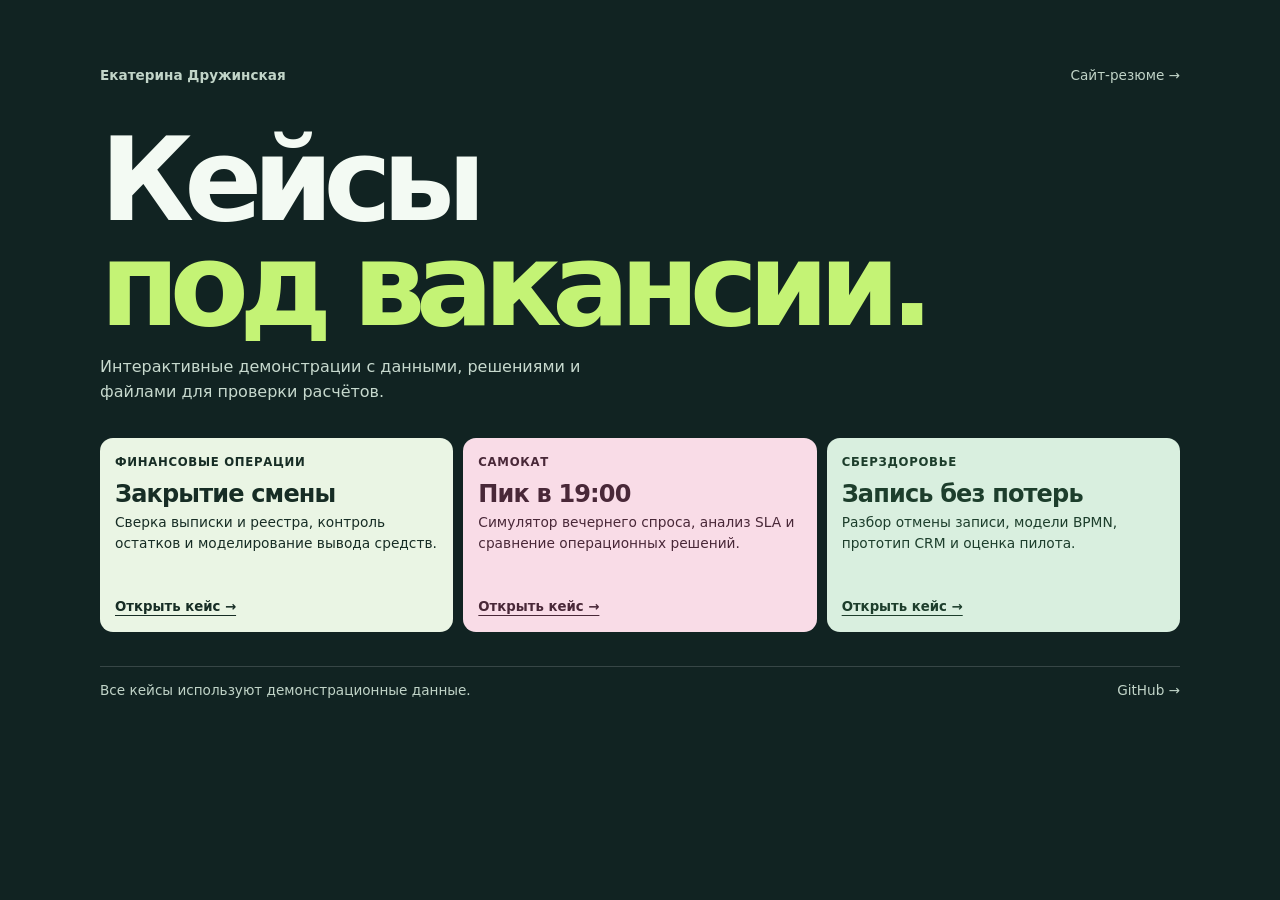
==== index.html @ ac81eeff "Publish vacancy portfolio and financial operations simulator" ====
<!doctype html>
<html lang="ru">
<head>
<meta charset="utf-8"><meta name="viewport" content="width=device-width,initial-scale=1">
<title>Кейсы под вакансии · Екатерина Дружинская</title>
<meta name="description" content="Коллекция интерактивных кейсов под вакансии: финансовые операции, аналитика доставки и бизнес-процессы.">
<link rel="icon" href="finance-ops/favicon.svg" type="image/svg+xml">
<style>
:root{color-scheme:dark}*{box-sizing:border-box}body{margin:0;background:#112322;color:#f3faf3;font:16px/1.55 Inter,system-ui,sans-serif}main{width:min(1080px,calc(100% - 40px));margin:0 auto;padding:65px 0}header,footer{display:flex;justify-content:space-between;align-items:center;gap:12px;color:#c1d4c8;font-size:.85rem}a{color:inherit;text-decoration:none}a:focus-visible{outline:3px solid #b4ec81;outline-offset:4px}h1{font-size:clamp(3.35rem,9vw,7.7rem);line-height:.91;letter-spacing:-.085em;margin:42px 0 17px}h1 em{font-style:normal;color:#c4f375}main>p{color:#c7d9ce;max-width:510px;margin:0}.cards{display:grid;grid-template-columns:repeat(3,1fr);gap:10px;margin:34px 0}.card{border-radius:13px;background:#eaf5e4;color:#172d25;padding:15px;min-height:194px;display:flex;flex-direction:column;align-items:start}.card:nth-child(2){background:#f9dce7;color:#492838}.card:nth-child(3){background:#d9efdf;color:#1d3e2c}.card small{font-size:.73rem;font-weight:750;text-transform:uppercase;letter-spacing:.06em}.card h2{font-size:1.5rem;line-height:1.1;letter-spacing:-.035em;margin:10px 0 4px}.card p{font-size:.86rem;margin:0 0 12px}.card span{font-size:.83rem;font-weight:800;margin-top:auto;text-decoration:underline;text-underline-offset:4px}.card:hover{filter:brightness(1.06)}footer{border-top:1px solid #ffffff29;padding-top:13px}@media(max-width:650px){main{padding:29px 0}.cards{grid-template-columns:1fr;margin:20px 0}.card{min-height:0}h1{margin:30px 0 12px}}
</style>
</head>
<body><main>
<header><b>Екатерина Дружинская</b><a href="https://druzhinskaia.github.io/">Сайт-резюме →</a></header>
<h1>Кейсы<br><em>под вакансии.</em></h1>
<p>Интерактивные демонстрации с данными, решениями и файлами для проверки расчётов.</p>
<div class="cards">
<a class="card" href="finance-ops/"><small>Финансовые операции</small><h2>Закрытие смены</h2><p>Сверка выписки и реестра, контроль остатков и моделирование вывода средств.</p><span>Открыть кейс →</span></a>
<a class="card" href="samokat-ops-case/"><small>Самокат</small><h2>Пик в 19:00</h2><p>Симулятор вечернего спроса, анализ SLA и сравнение операционных решений.</p><span>Открыть кейс →</span></a>
<a class="card" href="sberzdorovye-case/"><small>СберЗдоровье</small><h2>Запись без потерь</h2><p>Разбор отмены записи, модели BPMN, прототип CRM и оценка пилота.</p><span>Открыть кейс →</span></a>
</div>
<footer><span>Все кейсы используют демонстрационные данные.</span><a href="https://github.com/druzhinskaia/vacancy-cases">GitHub →</a></footer>
</main></body></html>
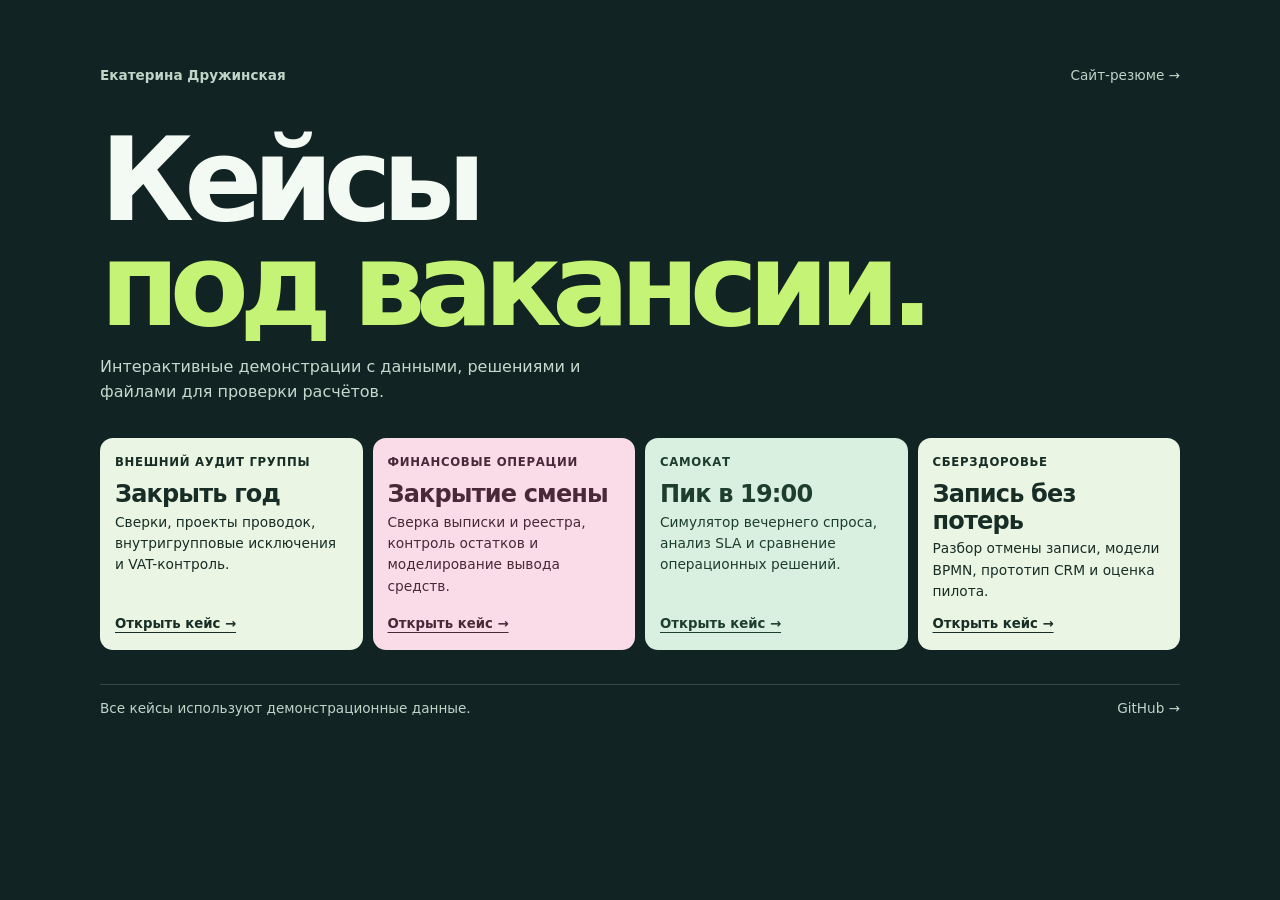
==== commit cddce78f: "Add year-end external audit preparation case and workpapers" ====
--- a/index.html
+++ b/index.html
@@ -6,7 +6,7 @@
 <meta name="description" content="Коллекция интерактивных кейсов под вакансии: финансовые операции, аналитика доставки и бизнес-процессы.">
 <link rel="icon" href="finance-ops/favicon.svg" type="image/svg+xml">
 <style>
-:root{color-scheme:dark}*{box-sizing:border-box}body{margin:0;background:#112322;color:#f3faf3;font:16px/1.55 Inter,system-ui,sans-serif}main{width:min(1080px,calc(100% - 40px));margin:0 auto;padding:65px 0}header,footer{display:flex;justify-content:space-between;align-items:center;gap:12px;color:#c1d4c8;font-size:.85rem}a{color:inherit;text-decoration:none}a:focus-visible{outline:3px solid #b4ec81;outline-offset:4px}h1{font-size:clamp(3.35rem,9vw,7.7rem);line-height:.91;letter-spacing:-.085em;margin:42px 0 17px}h1 em{font-style:normal;color:#c4f375}main>p{color:#c7d9ce;max-width:510px;margin:0}.cards{display:grid;grid-template-columns:repeat(3,1fr);gap:10px;margin:34px 0}.card{border-radius:13px;background:#eaf5e4;color:#172d25;padding:15px;min-height:194px;display:flex;flex-direction:column;align-items:start}.card:nth-child(2){background:#f9dce7;color:#492838}.card:nth-child(3){background:#d9efdf;color:#1d3e2c}.card small{font-size:.73rem;font-weight:750;text-transform:uppercase;letter-spacing:.06em}.card h2{font-size:1.5rem;line-height:1.1;letter-spacing:-.035em;margin:10px 0 4px}.card p{font-size:.86rem;margin:0 0 12px}.card span{font-size:.83rem;font-weight:800;margin-top:auto;text-decoration:underline;text-underline-offset:4px}.card:hover{filter:brightness(1.06)}footer{border-top:1px solid #ffffff29;padding-top:13px}@media(max-width:650px){main{padding:29px 0}.cards{grid-template-columns:1fr;margin:20px 0}.card{min-height:0}h1{margin:30px 0 12px}}
+:root{color-scheme:dark}*{box-sizing:border-box}body{margin:0;background:#112322;color:#f3faf3;font:16px/1.55 Inter,system-ui,sans-serif}main{width:min(1080px,calc(100% - 40px));margin:0 auto;padding:65px 0}header,footer{display:flex;justify-content:space-between;align-items:center;gap:12px;color:#c1d4c8;font-size:.85rem}a{color:inherit;text-decoration:none}a:focus-visible{outline:3px solid #b4ec81;outline-offset:4px}h1{font-size:clamp(3.35rem,9vw,7.7rem);line-height:.91;letter-spacing:-.085em;margin:42px 0 17px}h1 em{font-style:normal;color:#c4f375}main>p{color:#c7d9ce;max-width:510px;margin:0}.cards{display:grid;grid-template-columns:repeat(4,1fr);gap:10px;margin:34px 0}.card{border-radius:13px;background:#eaf5e4;color:#172d25;padding:15px;min-height:194px;display:flex;flex-direction:column;align-items:start}.card:nth-child(2){background:#f9dce7;color:#492838}.card:nth-child(3){background:#d9efdf;color:#1d3e2c}.card small{font-size:.73rem;font-weight:750;text-transform:uppercase;letter-spacing:.06em}.card h2{font-size:1.5rem;line-height:1.1;letter-spacing:-.035em;margin:10px 0 4px}.card p{font-size:.86rem;margin:0 0 12px}.card span{font-size:.83rem;font-weight:800;margin-top:auto;text-decoration:underline;text-underline-offset:4px}.card:hover{filter:brightness(1.06)}footer{border-top:1px solid #ffffff29;padding-top:13px}@media(max-width:650px){main{padding:29px 0}.cards{grid-template-columns:1fr;margin:20px 0}.card{min-height:0}h1{margin:30px 0 12px}}
 </style>
 </head>
 <body><main>
@@ -14,6 +14,7 @@
 <h1>Кейсы<br><em>под вакансии.</em></h1>
 <p>Интерактивные демонстрации с данными, решениями и файлами для проверки расчётов.</p>
 <div class="cards">
+<a class="card" href="audit-close/"><small>Внешний аудит группы</small><h2>Закрыть год</h2><p>Сверки, проекты проводок, внутригрупповые исключения и VAT-контроль.</p><span>Открыть кейс →</span></a>
 <a class="card" href="finance-ops/"><small>Финансовые операции</small><h2>Закрытие смены</h2><p>Сверка выписки и реестра, контроль остатков и моделирование вывода средств.</p><span>Открыть кейс →</span></a>
 <a class="card" href="samokat-ops-case/"><small>Самокат</small><h2>Пик в 19:00</h2><p>Симулятор вечернего спроса, анализ SLA и сравнение операционных решений.</p><span>Открыть кейс →</span></a>
 <a class="card" href="sberzdorovye-case/"><small>СберЗдоровье</small><h2>Запись без потерь</h2><p>Разбор отмены записи, модели BPMN, прототип CRM и оценка пилота.</p><span>Открыть кейс →</span></a>
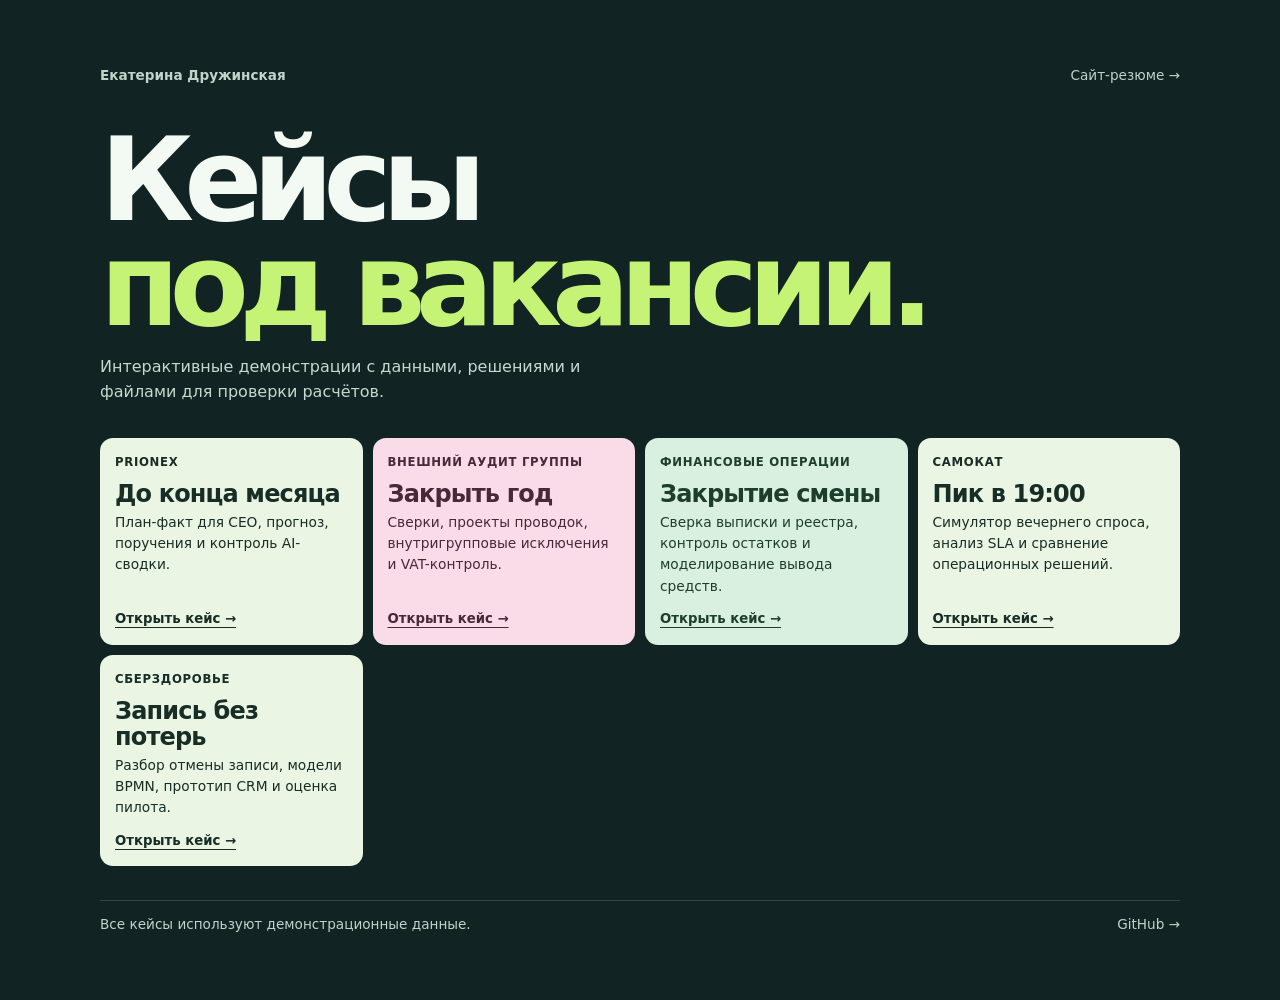
==== commit 52819d35: "Publish Prionex CEO dashboard and auditable AI briefing demo" ====
--- a/index.html
+++ b/index.html
@@ -14,6 +14,7 @@
 <h1>Кейсы<br><em>под вакансии.</em></h1>
 <p>Интерактивные демонстрации с данными, решениями и файлами для проверки расчётов.</p>
 <div class="cards">
+<a class="card" href="prionex-ceo/"><small>Prionex</small><h2>До конца месяца</h2><p>План-факт для CEO, прогноз, поручения и контроль AI-сводки.</p><span>Открыть кейс →</span></a>
 <a class="card" href="audit-close/"><small>Внешний аудит группы</small><h2>Закрыть год</h2><p>Сверки, проекты проводок, внутригрупповые исключения и VAT-контроль.</p><span>Открыть кейс →</span></a>
 <a class="card" href="finance-ops/"><small>Финансовые операции</small><h2>Закрытие смены</h2><p>Сверка выписки и реестра, контроль остатков и моделирование вывода средств.</p><span>Открыть кейс →</span></a>
 <a class="card" href="samokat-ops-case/"><small>Самокат</small><h2>Пик в 19:00</h2><p>Симулятор вечернего спроса, анализ SLA и сравнение операционных решений.</p><span>Открыть кейс →</span></a>
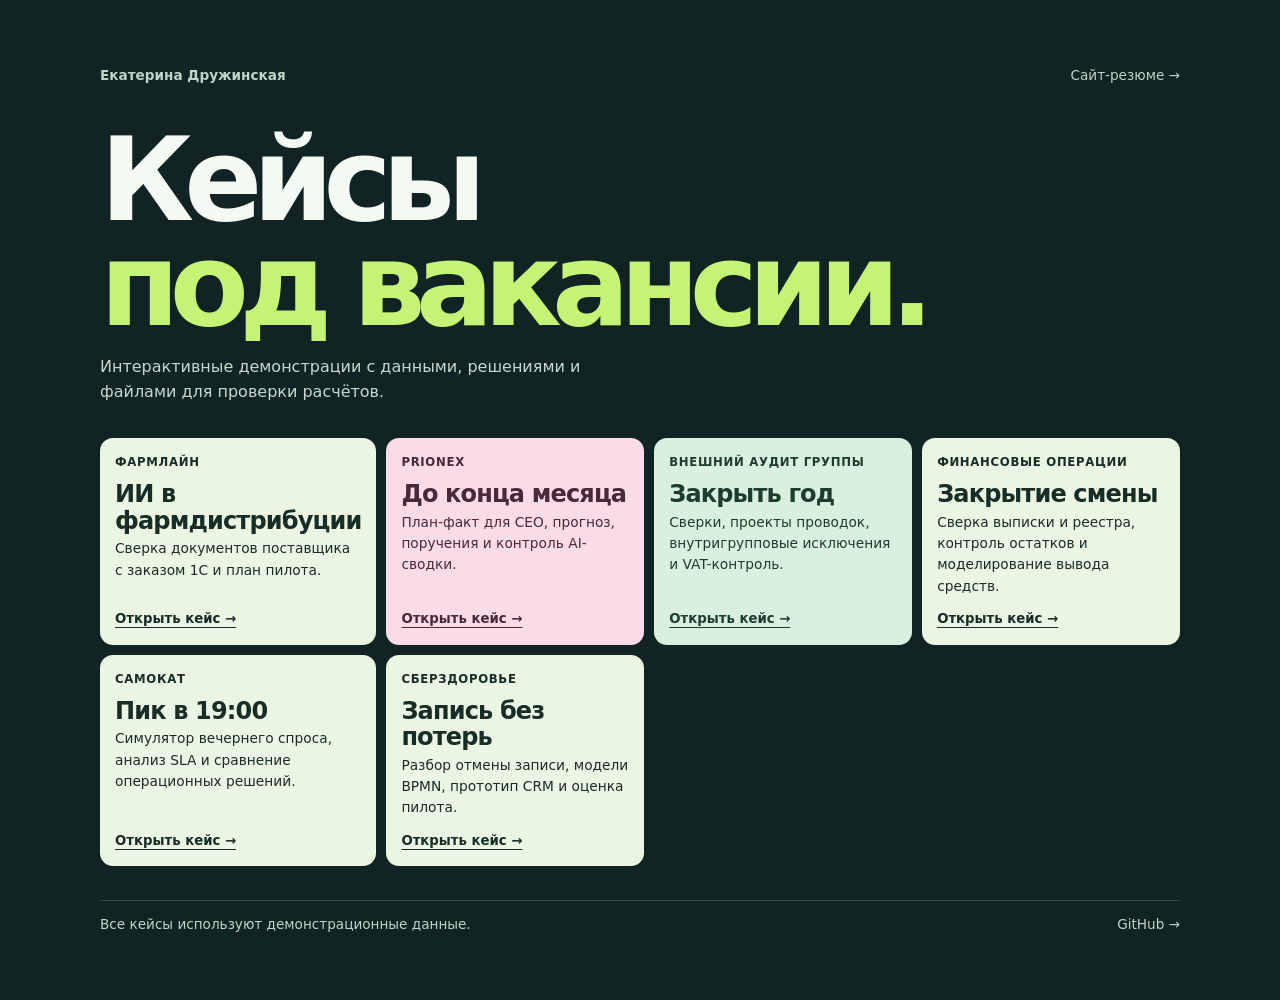
==== commit cfb439f2: "Add Farmline AI automation case study" ====
--- a/index.html
+++ b/index.html
@@ -14,6 +14,7 @@
 <h1>Кейсы<br><em>под вакансии.</em></h1>
 <p>Интерактивные демонстрации с данными, решениями и файлами для проверки расчётов.</p>
 <div class="cards">
+<a class="card" href="farmline-ai/"><small>ФАРМЛАЙН</small><h2>ИИ в фармдистрибуции</h2><p>Сверка документов поставщика с заказом 1С и план пилота.</p><span>Открыть кейс →</span></a>
 <a class="card" href="prionex-ceo/"><small>Prionex</small><h2>До конца месяца</h2><p>План-факт для CEO, прогноз, поручения и контроль AI-сводки.</p><span>Открыть кейс →</span></a>
 <a class="card" href="audit-close/"><small>Внешний аудит группы</small><h2>Закрыть год</h2><p>Сверки, проекты проводок, внутригрупповые исключения и VAT-контроль.</p><span>Открыть кейс →</span></a>
 <a class="card" href="finance-ops/"><small>Финансовые операции</small><h2>Закрытие смены</h2><p>Сверка выписки и реестра, контроль остатков и моделирование вывода средств.</p><span>Открыть кейс →</span></a>
